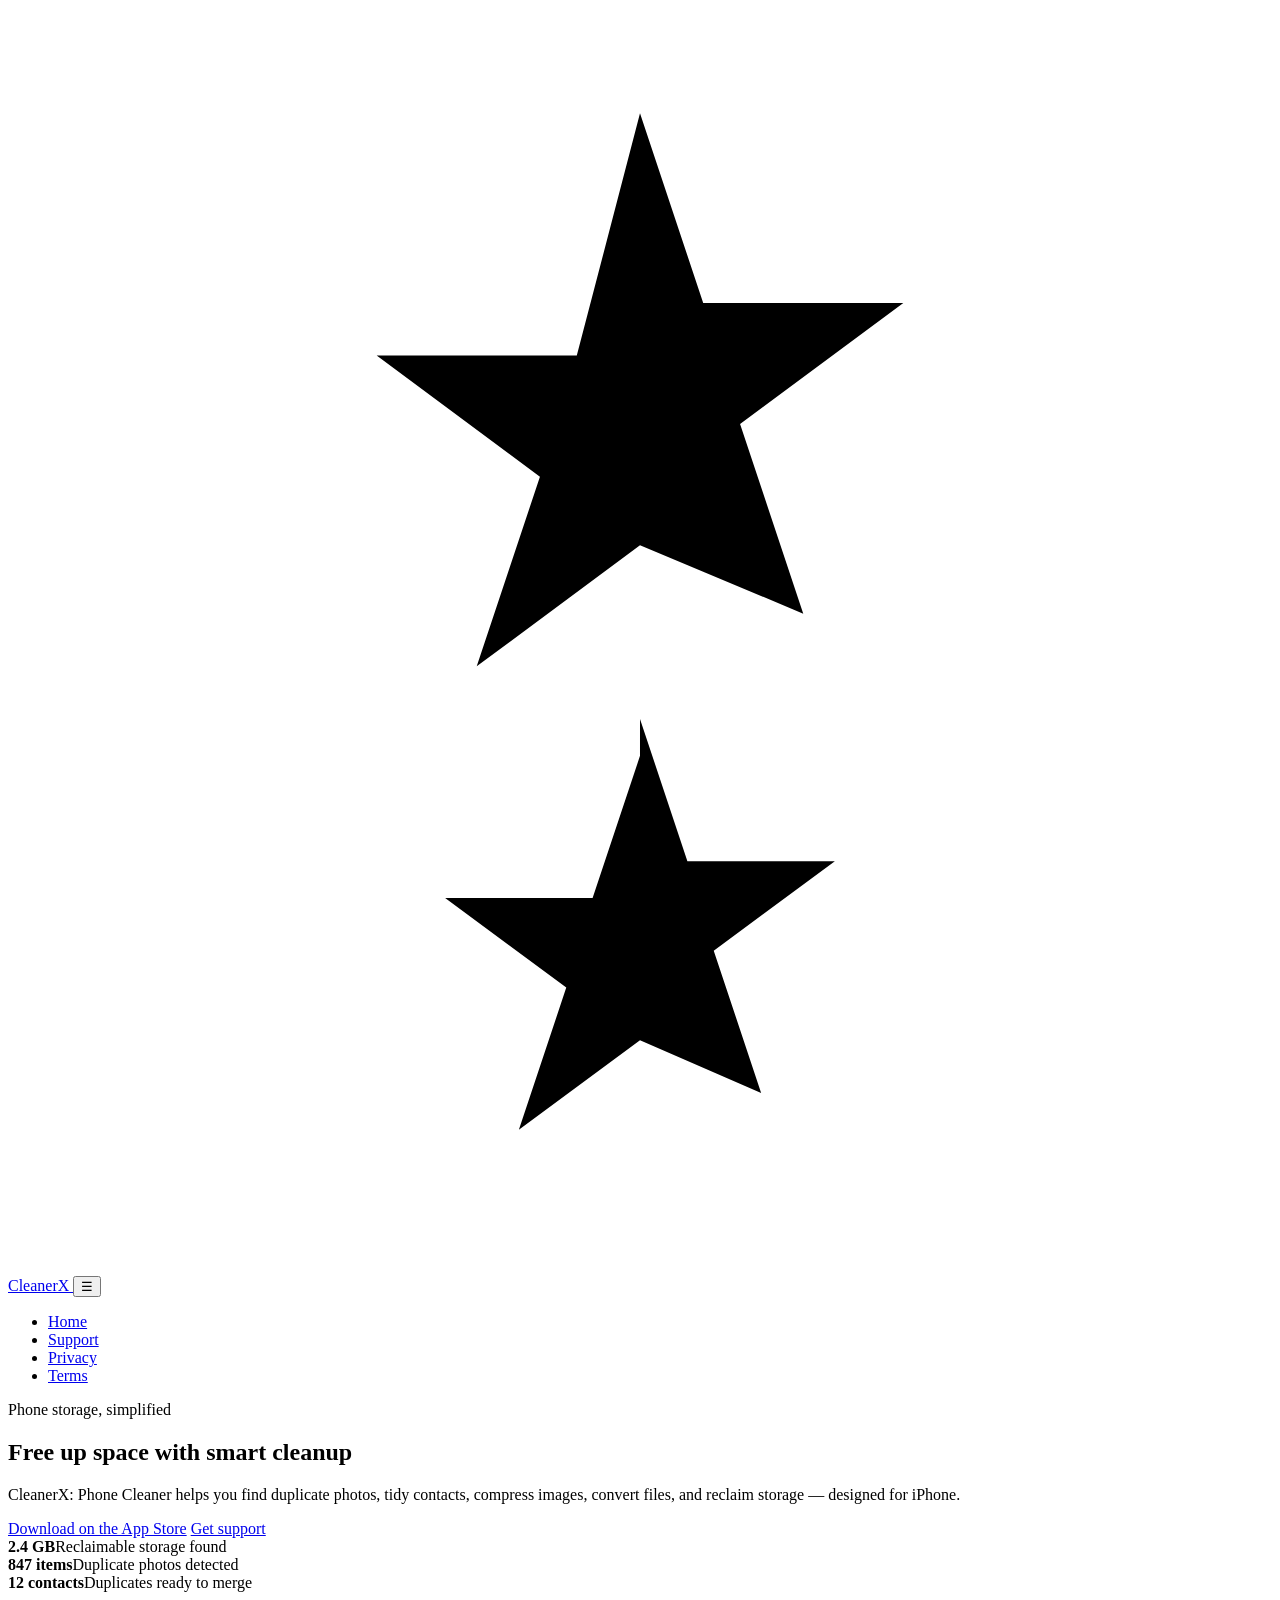
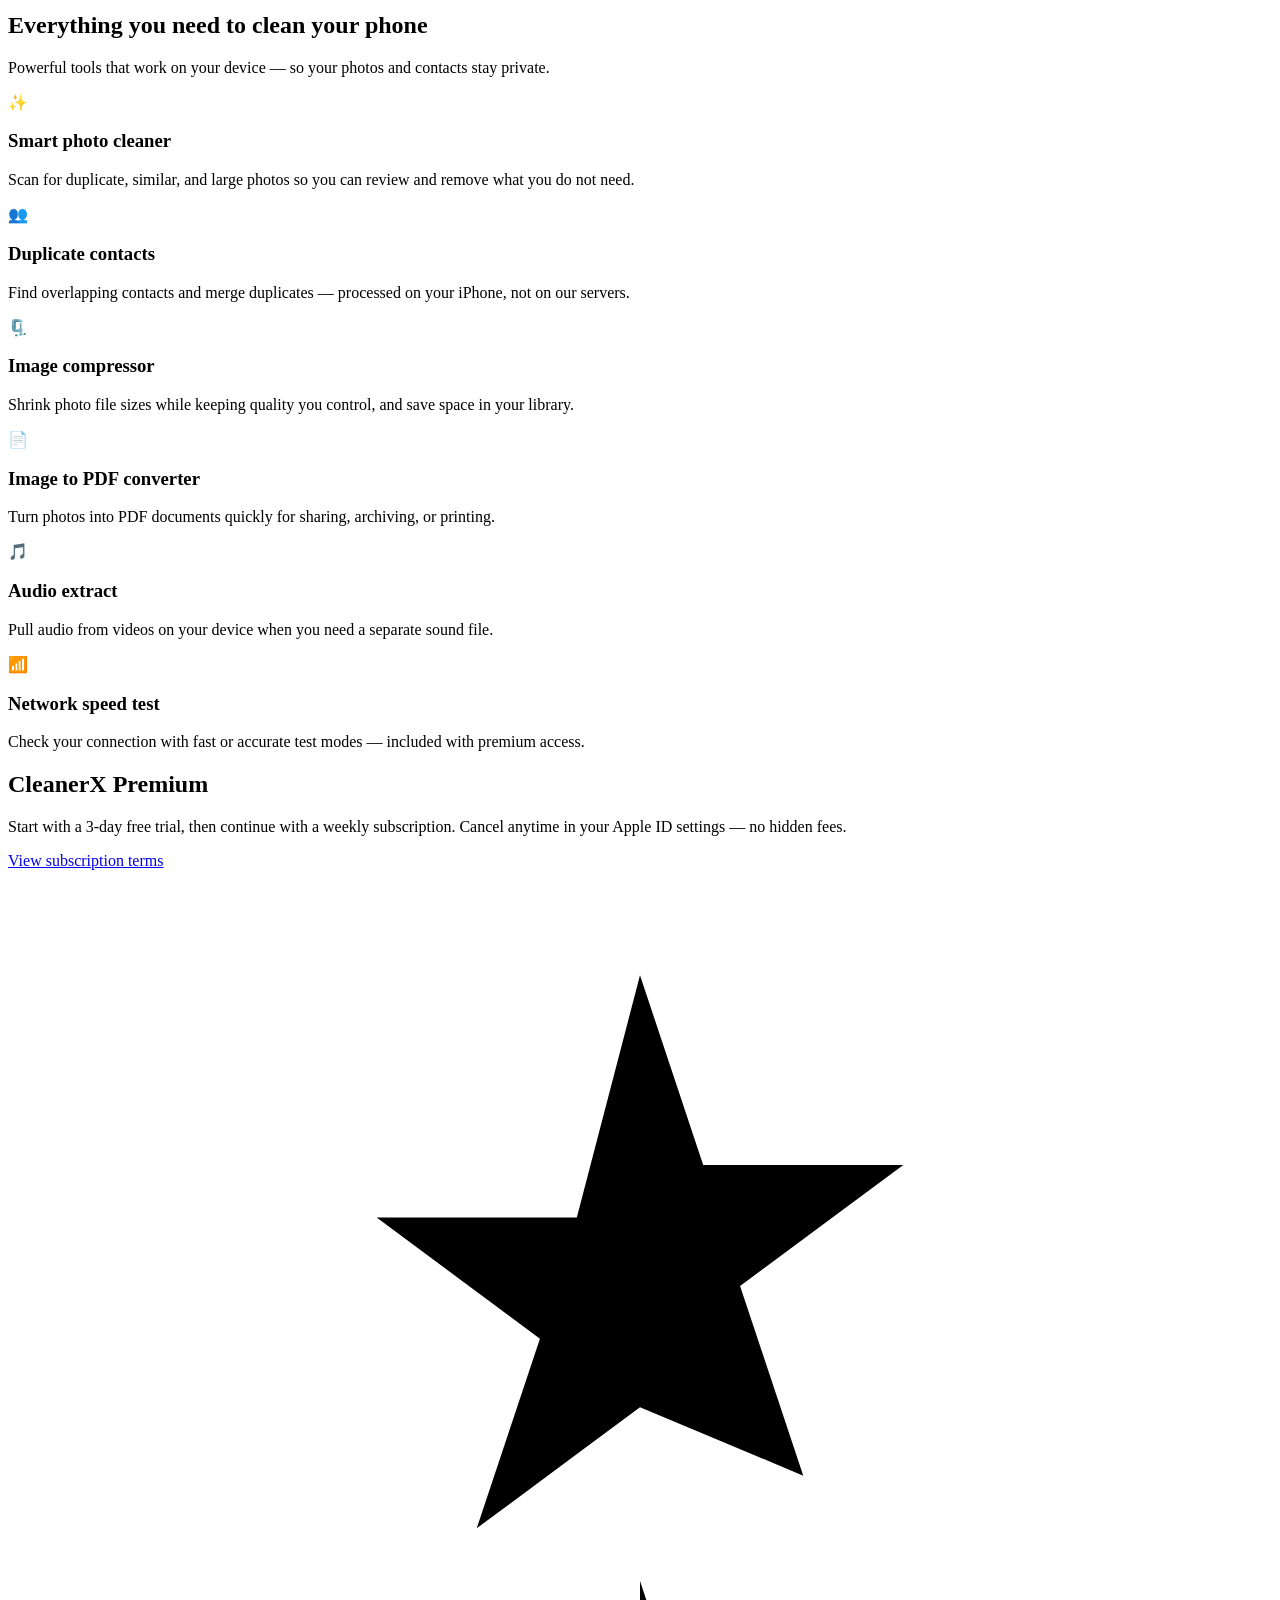
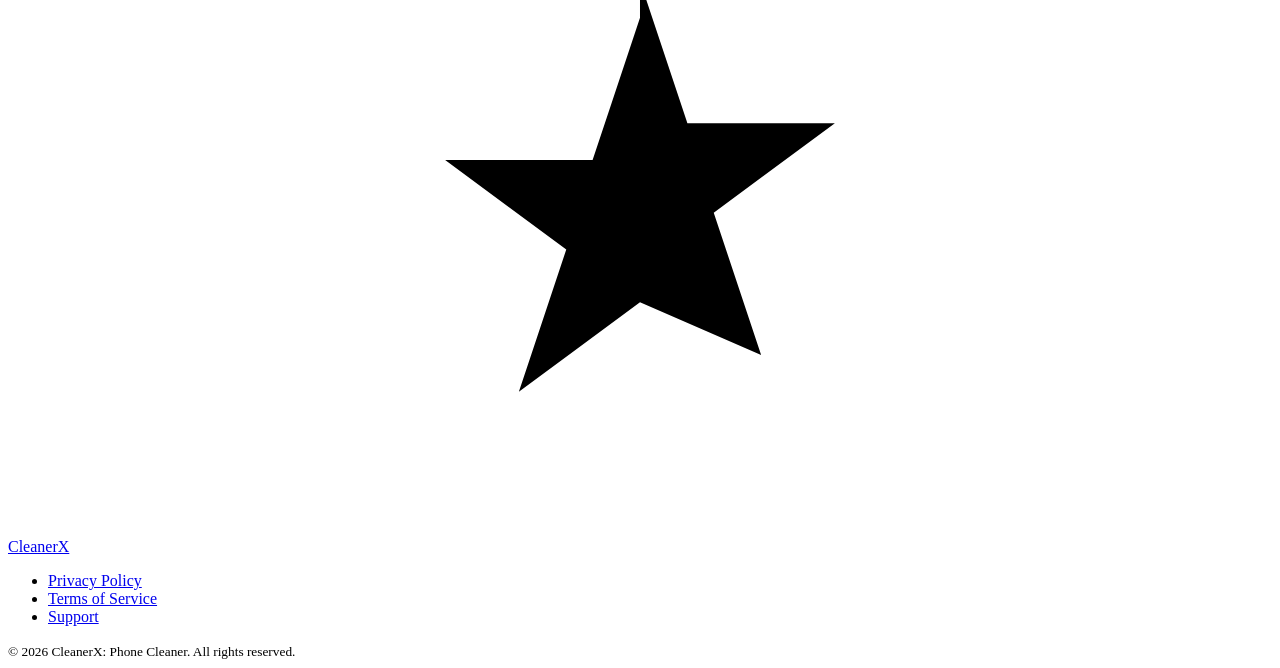
==== index.html @ 08a6f618 "Create index.html" ====
<!DOCTYPE html>
<html lang="en">
<head>
  <meta charset="UTF-8">
  <meta name="viewport" content="width=device-width, initial-scale=1">
  <meta name="description" content="CleanerX: Phone Cleaner — Free up storage, find duplicate photos and contacts, compress images, and more on iPhone.">
  <meta name="theme-color" content="#3e7b5b">
  <title>CleanerX: Phone Cleaner — Storage &amp; Cleanup for iPhone</title>
  <link rel="preconnect" href="https://fonts.googleapis.com">
  <link rel="preconnect" href="https://fonts.gstatic.com" crossorigin>
  <link href="https://fonts.googleapis.com/css2?family=DM+Sans:ital,opsz,wght@0,9..40,400;0,9..40,500;0,9..40,600;0,9..40,700;1,9..40,400&family=Sora:wght@600;700&display=swap" rel="stylesheet">
  <link rel="stylesheet" href="css/site.css">
  <link rel="icon" href="data:image/svg+xml,%3Csvg xmlns='http://www.w3.org/2000/svg' viewBox='0 0 32 32'%3E%3Cdefs%3E%3ClinearGradient id='g' x1='0%25' y1='0%25' x2='100%25' y2='100%25'%3E%3Cstop offset='0%25' stop-color='%2357ab5a'/%3E%3Cstop offset='100%25' stop-color='%233e7b5b'/%3E%3C/linearGradient%3E%3C/defs%3E%3Crect width='32' height='32' rx='8' fill='url(%23g)'/%3E%3Cpath fill='white' d='M16 4l1.2 3.6h3.8l-3.1 2.3 1.2 3.6L16 11.2l-3.1 2.3 1.2-3.6-3.1-2.3h3.8L16 4zm0 12.5l.9 2.7h2.8l-2.3 1.7.9 2.7L16 20.6l-2.3 1.7.9-2.7-2.3-1.7h2.8l.9-2.7z'/%3E%3C/svg%3E">
</head>
<body>
  <header class="site-nav">
    <div class="wrap site-nav__inner">
      <a class="brand" href="index.html">
        <span class="brand__mark" aria-hidden="true">
          <svg viewBox="0 0 24 24" xmlns="http://www.w3.org/2000/svg"><path d="M12 2l1.2 3.6h3.8l-3.1 2.3 1.2 3.6L12 10.2 8.9 12.5l1.2-3.6-3.1-2.3h3.8L12 2zm0 11.5l.9 2.7h2.8l-2.3 1.7.9 2.7L12 19.6l-2.3 1.7.9-2.7-2.3-1.7h2.8l.9-2.7z"/></svg>
        </span>
        CleanerX
      </a>
      <button class="nav-toggle" type="button" aria-label="Open menu" aria-expanded="false" data-nav-toggle>☰</button>
      <ul class="nav-links" data-nav-menu>
        <li><a href="index.html" aria-current="page">Home</a></li>
        <li><a href="support.html">Support</a></li>
        <li><a href="privacy.html">Privacy</a></li>
        <li><a href="terms.html">Terms</a></li>
      </ul>
    </div>
  </header>

  <main>
    <section class="hero">
      <div class="wrap hero__grid">
        <div>
          <p class="hero__eyebrow">Phone storage, simplified</p>
          <h1>Free up space with <span>smart cleanup</span></h1>
          <p class="hero__lead">
            CleanerX: Phone Cleaner helps you find duplicate photos, tidy contacts, compress images, convert files, and reclaim storage — designed for iPhone.
          </p>
          <div class="hero__cta">
            <a class="btn btn--primary" href="https://apps.apple.com/app/id0000000000" rel="noopener">Download on the App Store</a>
            <a class="btn btn--ghost" href="support.html">Get support</a>
          </div>
        </div>
        <div class="phone-mock" aria-hidden="true">
          <div class="phone-mock__frame">
            <div class="phone-mock__screen">
              <div class="mock-ring"></div>
              <div class="mock-stat"><strong>2.4 GB</strong><span>Reclaimable storage found</span></div>
              <div class="mock-stat"><strong>847 items</strong><span>Duplicate photos detected</span></div>
              <div class="mock-stat"><strong>12 contacts</strong><span>Duplicates ready to merge</span></div>
            </div>
          </div>
        </div>
      </div>
    </section>

    <section class="section" id="features">
      <div class="wrap">
        <h2 class="section__title">Everything you need to clean your phone</h2>
        <p class="section__subtitle">Powerful tools that work on your device — so your photos and contacts stay private.</p>
        <div class="features">
          <article class="card">
            <div class="card__icon" aria-hidden="true">✨</div>
            <h3>Smart photo cleaner</h3>
            <p>Scan for duplicate, similar, and large photos so you can review and remove what you do not need.</p>
          </article>
          <article class="card">
            <div class="card__icon" aria-hidden="true">👥</div>
            <h3>Duplicate contacts</h3>
            <p>Find overlapping contacts and merge duplicates — processed on your iPhone, not on our servers.</p>
          </article>
          <article class="card">
            <div class="card__icon" aria-hidden="true">🗜️</div>
            <h3>Image compressor</h3>
            <p>Shrink photo file sizes while keeping quality you control, and save space in your library.</p>
          </article>
          <article class="card">
            <div class="card__icon" aria-hidden="true">📄</div>
            <h3>Image to PDF converter</h3>
            <p>Turn photos into PDF documents quickly for sharing, archiving, or printing.</p>
          </article>
          <article class="card">
            <div class="card__icon" aria-hidden="true">🎵</div>
            <h3>Audio extract</h3>
            <p>Pull audio from videos on your device when you need a separate sound file.</p>
          </article>
          <article class="card">
            <div class="card__icon" aria-hidden="true">📶</div>
            <h3>Network speed test</h3>
            <p>Check your connection with fast or accurate test modes — included with premium access.</p>
          </article>
        </div>
      </div>
    </section>

    <section class="section">
      <div class="wrap">
        <div class="pricing-banner">
          <h2>CleanerX Premium</h2>
          <p>Start with a 3-day free trial, then continue with a weekly subscription. Cancel anytime in your Apple ID settings — no hidden fees.</p>
          <a class="btn btn--primary" href="terms.html#subscriptions">View subscription terms</a>
        </div>
      </div>
    </section>
  </main>

  <footer class="site-footer">
    <div class="wrap site-footer__inner">
      <a class="brand" href="index.html">
        <span class="brand__mark" aria-hidden="true">
          <svg viewBox="0 0 24 24" xmlns="http://www.w3.org/2000/svg"><path d="M12 2l1.2 3.6h3.8l-3.1 2.3 1.2 3.6L12 10.2 8.9 12.5l1.2-3.6-3.1-2.3h3.8L12 2zm0 11.5l.9 2.7h2.8l-2.3 1.7.9 2.7L12 19.6l-2.3 1.7.9-2.7-2.3-1.7h2.8l.9-2.7z"/></svg>
        </span>
        CleanerX
      </a>
      <ul class="footer-links">
        <li><a href="privacy.html">Privacy Policy</a></li>
        <li><a href="terms.html">Terms of Service</a></li>
        <li><a href="support.html">Support</a></li>
      </ul>
      <small>© <span id="year"></span> CleanerX: Phone Cleaner. All rights reserved.</small>
    </div>
  </footer>

  <script>
    document.getElementById('year').textContent = new Date().getFullYear();
    const toggle = document.querySelector('[data-nav-toggle]');
    const menu = document.querySelector('[data-nav-menu]');
    toggle?.addEventListener('click', () => {
      const open = menu.classList.toggle('is-open');
      toggle.setAttribute('aria-expanded', open);
    });
  </script>
</body>
</html>
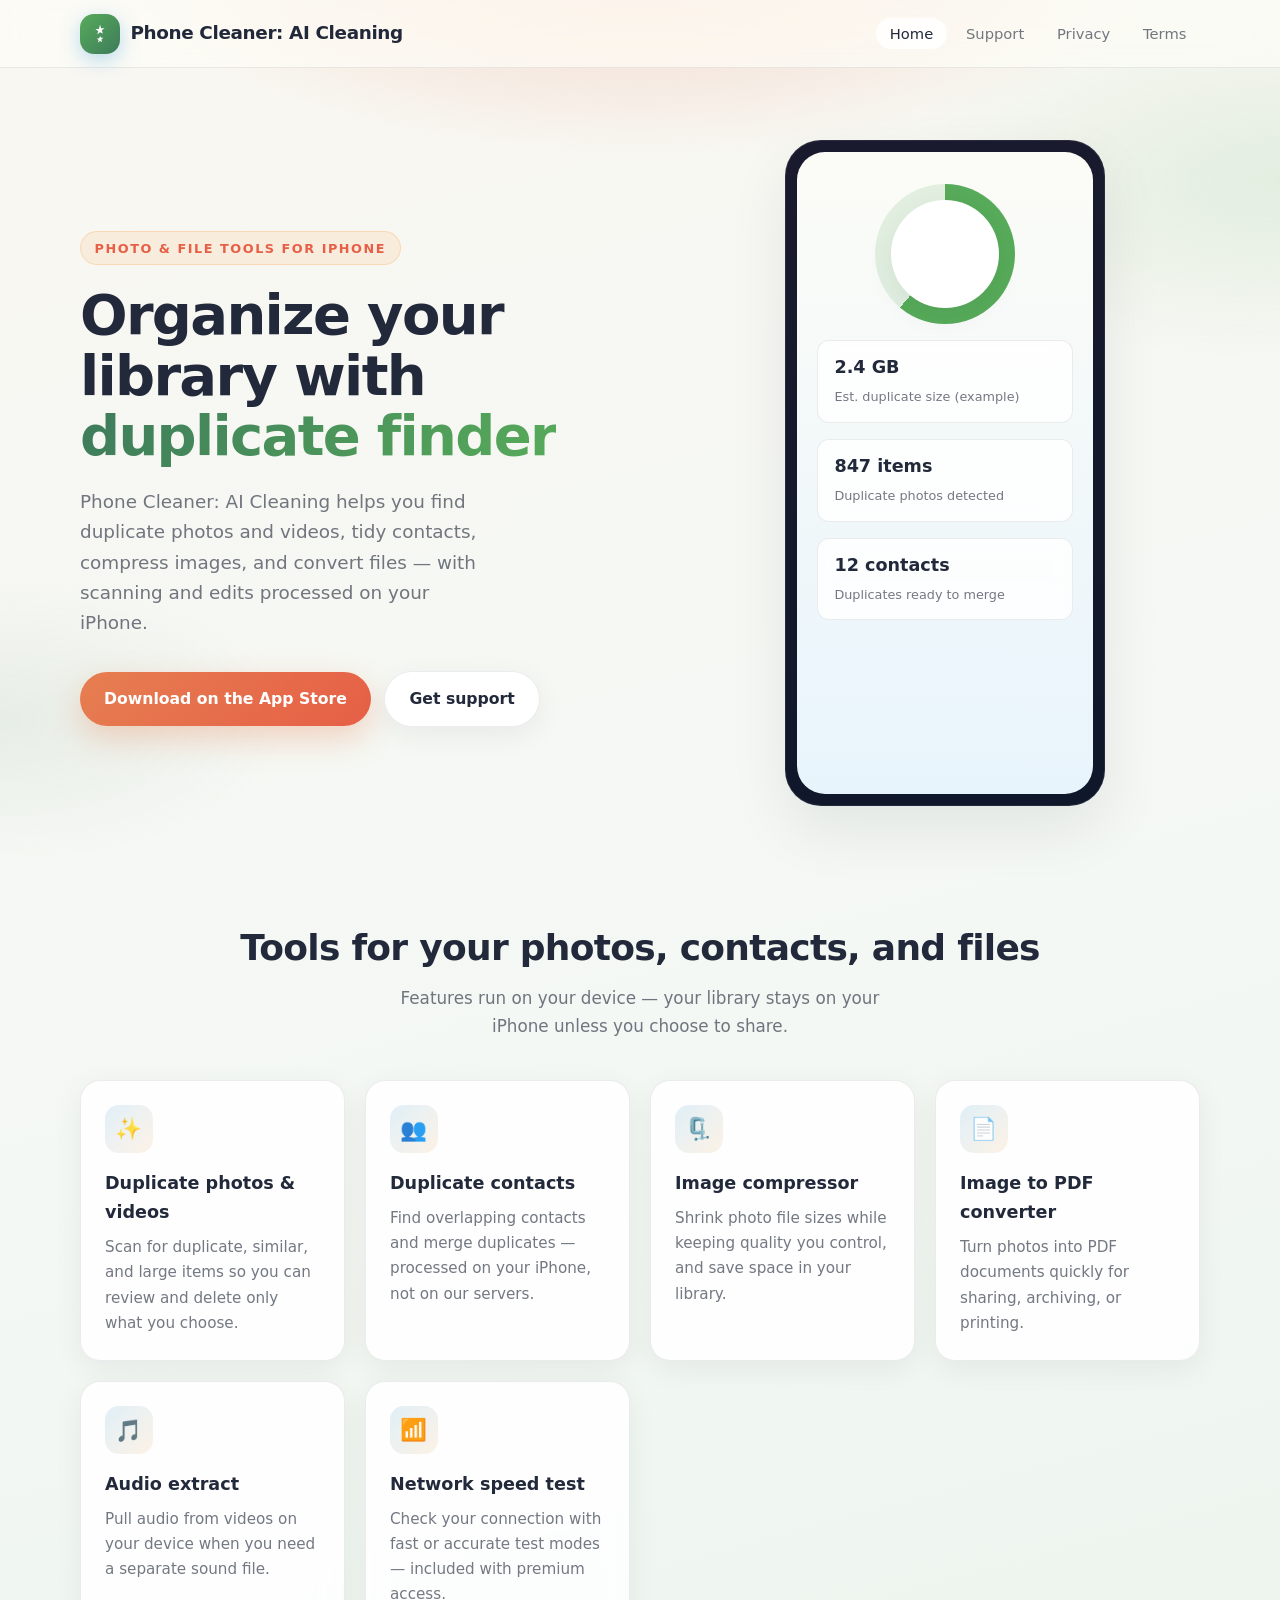
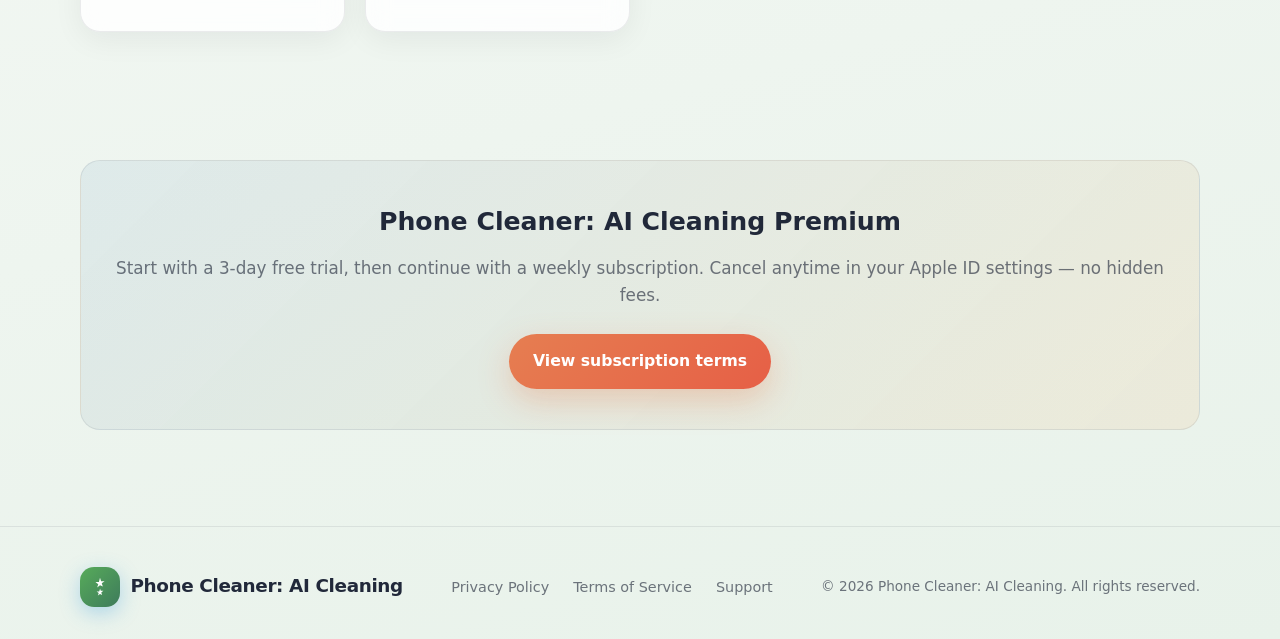
==== commit 910b1993: "Update index.html" ====
--- a/index.html
+++ b/index.html
@@ -3,9 +3,14 @@
 <head>
   <meta charset="UTF-8">
   <meta name="viewport" content="width=device-width, initial-scale=1">
-  <meta name="description" content="CleanerX: Phone Cleaner — Free up storage, find duplicate photos and contacts, compress images, and more on iPhone.">
+  <meta name="description" content="Phone Cleaner: AI Cleaning — Find duplicate photos and contacts, compress images, convert files, and more on iPhone. Processed on your device.">
   <meta name="theme-color" content="#3e7b5b">
-  <title>CleanerX: Phone Cleaner — Storage &amp; Cleanup for iPhone</title>
+  <link rel="canonical" href="https://ammadrazzaq28.github.io/CleanerX/">
+  <meta property="og:type" content="website">
+  <meta property="og:url" content="https://ammadrazzaq28.github.io/CleanerX/">
+  <meta property="og:title" content="Phone Cleaner: AI Cleaning — Photo &amp; File Tools for iPhone">
+  <meta property="og:description" content="Find duplicate photos and contacts, compress images, convert files, and more on iPhone. Processed on your device.">
+  <title>Phone Cleaner: AI Cleaning — Photo &amp; File Tools for iPhone</title>
   <link rel="preconnect" href="https://fonts.googleapis.com">
   <link rel="preconnect" href="https://fonts.gstatic.com" crossorigin>
   <link href="https://fonts.googleapis.com/css2?family=DM+Sans:ital,opsz,wght@0,9..40,400;0,9..40,500;0,9..40,600;0,9..40,700;1,9..40,400&family=Sora:wght@600;700&display=swap" rel="stylesheet">
@@ -19,7 +24,7 @@
         <span class="brand__mark" aria-hidden="true">
           <svg viewBox="0 0 24 24" xmlns="http://www.w3.org/2000/svg"><path d="M12 2l1.2 3.6h3.8l-3.1 2.3 1.2 3.6L12 10.2 8.9 12.5l1.2-3.6-3.1-2.3h3.8L12 2zm0 11.5l.9 2.7h2.8l-2.3 1.7.9 2.7L12 19.6l-2.3 1.7.9-2.7-2.3-1.7h2.8l.9-2.7z"/></svg>
         </span>
-        CleanerX
+        Phone Cleaner: AI Cleaning
       </a>
       <button class="nav-toggle" type="button" aria-label="Open menu" aria-expanded="false" data-nav-toggle>☰</button>
       <ul class="nav-links" data-nav-menu>
@@ -35,10 +40,10 @@
     <section class="hero">
       <div class="wrap hero__grid">
         <div>
-          <p class="hero__eyebrow">Phone storage, simplified</p>
-          <h1>Free up space with <span>smart cleanup</span></h1>
+          <p class="hero__eyebrow">Photo &amp; file tools for iPhone</p>
+          <h1>Organize your library with <span>duplicate finder</span></h1>
           <p class="hero__lead">
-            CleanerX: Phone Cleaner helps you find duplicate photos, tidy contacts, compress images, convert files, and reclaim storage — designed for iPhone.
+            Phone Cleaner: AI Cleaning helps you find duplicate photos and videos, tidy contacts, compress images, and convert files — with scanning and edits processed on your iPhone.
           </p>
           <div class="hero__cta">
             <a class="btn btn--primary" href="https://apps.apple.com/app/id0000000000" rel="noopener">Download on the App Store</a>
@@ -49,7 +54,7 @@
           <div class="phone-mock__frame">
             <div class="phone-mock__screen">
               <div class="mock-ring"></div>
-              <div class="mock-stat"><strong>2.4 GB</strong><span>Reclaimable storage found</span></div>
+              <div class="mock-stat"><strong>2.4 GB</strong><span>Est. duplicate size (example)</span></div>
               <div class="mock-stat"><strong>847 items</strong><span>Duplicate photos detected</span></div>
               <div class="mock-stat"><strong>12 contacts</strong><span>Duplicates ready to merge</span></div>
             </div>
@@ -60,13 +65,13 @@
 
     <section class="section" id="features">
       <div class="wrap">
-        <h2 class="section__title">Everything you need to clean your phone</h2>
-        <p class="section__subtitle">Powerful tools that work on your device — so your photos and contacts stay private.</p>
+        <h2 class="section__title">Tools for your photos, contacts, and files</h2>
+        <p class="section__subtitle">Features run on your device — your library stays on your iPhone unless you choose to share.</p>
         <div class="features">
           <article class="card">
             <div class="card__icon" aria-hidden="true">✨</div>
-            <h3>Smart photo cleaner</h3>
-            <p>Scan for duplicate, similar, and large photos so you can review and remove what you do not need.</p>
+            <h3>Duplicate photos &amp; videos</h3>
+            <p>Scan for duplicate, similar, and large items so you can review and delete only what you choose.</p>
           </article>
           <article class="card">
             <div class="card__icon" aria-hidden="true">👥</div>
@@ -100,7 +105,7 @@
     <section class="section">
       <div class="wrap">
         <div class="pricing-banner">
-          <h2>CleanerX Premium</h2>
+          <h2>Phone Cleaner: AI Cleaning Premium</h2>
           <p>Start with a 3-day free trial, then continue with a weekly subscription. Cancel anytime in your Apple ID settings — no hidden fees.</p>
           <a class="btn btn--primary" href="terms.html#subscriptions">View subscription terms</a>
         </div>
@@ -114,14 +119,14 @@
         <span class="brand__mark" aria-hidden="true">
           <svg viewBox="0 0 24 24" xmlns="http://www.w3.org/2000/svg"><path d="M12 2l1.2 3.6h3.8l-3.1 2.3 1.2 3.6L12 10.2 8.9 12.5l1.2-3.6-3.1-2.3h3.8L12 2zm0 11.5l.9 2.7h2.8l-2.3 1.7.9 2.7L12 19.6l-2.3 1.7.9-2.7-2.3-1.7h2.8l.9-2.7z"/></svg>
         </span>
-        CleanerX
+        Phone Cleaner: AI Cleaning
       </a>
       <ul class="footer-links">
         <li><a href="privacy.html">Privacy Policy</a></li>
         <li><a href="terms.html">Terms of Service</a></li>
         <li><a href="support.html">Support</a></li>
       </ul>
-      <small>© <span id="year"></span> CleanerX: Phone Cleaner. All rights reserved.</small>
+      <small>© <span id="year"></span> Phone Cleaner: AI Cleaning. All rights reserved.</small>
     </div>
   </footer>
 
--- a/css/site.css
+++ b/css/site.css
@@ -0,0 +1,638 @@
+/* CleanerX: Phone Cleaner — GitHub Pages shared styles */
+
+:root {
+  --accent: #e67e51;
+  --accent-deep: #e65f46;
+  --accent-glow: rgba(230, 126, 81, 0.32);
+  --bg-top: #f9f7f2;
+  --bg-bottom: #f4f8f4;
+  --surface: rgba(255, 255, 255, 0.82);
+  --surface-solid: #ffffff;
+  --stroke: rgba(15, 23, 42, 0.08);
+  --text: rgba(15, 23, 42, 0.92);
+  --text-muted: rgba(15, 23, 42, 0.58);
+  --water: #57ab5a;
+  --water-deep: #3e7b5b;
+  --radius: 20px;
+  --radius-sm: 12px;
+  --shadow: 0 24px 60px rgba(15, 23, 42, 0.08);
+  --shadow-soft: 0 8px 30px rgba(15, 23, 42, 0.06);
+  --max: 1120px;
+  --legal-max: 760px;
+  --font-display: "Sora", system-ui, sans-serif;
+  --font-body: "DM Sans", system-ui, sans-serif;
+}
+
+*,
+*::before,
+*::after {
+  box-sizing: border-box;
+}
+
+html {
+  scroll-behavior: smooth;
+}
+
+body {
+  margin: 0;
+  min-height: 100vh;
+  font-family: var(--font-body);
+  font-size: 1.05rem;
+  line-height: 1.65;
+  color: var(--text);
+  background: linear-gradient(165deg, var(--bg-top) 0%, var(--bg-bottom) 45%, #e8f2ea 100%);
+  -webkit-font-smoothing: antialiased;
+}
+
+body::before {
+  content: "";
+  position: fixed;
+  inset: 0;
+  pointer-events: none;
+  background:
+    radial-gradient(ellipse 80% 50% at 50% -10%, var(--accent-glow), transparent 55%),
+    radial-gradient(ellipse 60% 40% at 100% 20%, rgba(87, 171, 90, 0.12), transparent 50%),
+    radial-gradient(ellipse 50% 35% at 0% 80%, rgba(62, 123, 91, 0.08), transparent 45%);
+  z-index: -1;
+}
+
+a {
+  color: var(--water-deep);
+  text-decoration-thickness: 1px;
+  text-underline-offset: 3px;
+}
+
+a:hover {
+  color: var(--accent-deep);
+}
+
+img {
+  max-width: 100%;
+  height: auto;
+}
+
+/* ——— Layout ——— */
+
+.wrap {
+  width: min(var(--max), calc(100% - 2rem));
+  margin-inline: auto;
+}
+
+.wrap--legal {
+  width: min(var(--legal-max), calc(100% - 2rem));
+  margin-inline: auto;
+}
+
+/* ——— Nav ——— */
+
+.site-nav {
+  position: sticky;
+  top: 0;
+  z-index: 100;
+  padding: 0.85rem 0;
+  backdrop-filter: blur(18px) saturate(1.4);
+  -webkit-backdrop-filter: blur(18px) saturate(1.4);
+  background: rgba(252, 252, 247, 0.72);
+  border-bottom: 1px solid var(--stroke);
+}
+
+.site-nav__inner {
+  display: flex;
+  align-items: center;
+  justify-content: space-between;
+  gap: 1rem;
+}
+
+.brand {
+  display: inline-flex;
+  align-items: center;
+  gap: 0.65rem;
+  text-decoration: none;
+  color: var(--text);
+  font-family: var(--font-display);
+  font-weight: 700;
+  font-size: 1.15rem;
+  letter-spacing: -0.02em;
+}
+
+.brand:hover {
+  color: var(--text);
+}
+
+.brand__mark {
+  width: 40px;
+  height: 40px;
+  border-radius: 14px;
+  background: linear-gradient(135deg, var(--water) 0%, var(--water-deep) 100%);
+  display: grid;
+  place-items: center;
+  box-shadow: 0 6px 20px rgba(59, 157, 221, 0.35);
+  flex-shrink: 0;
+}
+
+.brand__mark svg {
+  width: 22px;
+  height: 22px;
+  fill: white;
+}
+
+.nav-links {
+  display: flex;
+  align-items: center;
+  gap: 0.35rem;
+  list-style: none;
+  margin: 0;
+  padding: 0;
+}
+
+.nav-links a {
+  text-decoration: none;
+  color: var(--text-muted);
+  font-size: 0.92rem;
+  font-weight: 500;
+  padding: 0.45rem 0.85rem;
+  border-radius: 999px;
+  transition: background 0.2s, color 0.2s;
+}
+
+.nav-links a:hover,
+.nav-links a[aria-current="page"] {
+  color: var(--text);
+  background: rgba(255, 255, 255, 0.85);
+}
+
+.nav-toggle {
+  display: none;
+  background: var(--surface-solid);
+  border: 1px solid var(--stroke);
+  border-radius: 10px;
+  padding: 0.5rem 0.65rem;
+  cursor: pointer;
+}
+
+/* ——— Hero (marketing) ——— */
+
+.hero {
+  padding: 4.5rem 0 3rem;
+}
+
+.hero__grid {
+  display: grid;
+  grid-template-columns: 1.05fr 0.95fr;
+  gap: 3rem;
+  align-items: center;
+}
+
+.hero__eyebrow {
+  display: inline-flex;
+  align-items: center;
+  gap: 0.5rem;
+  font-size: 0.8rem;
+  font-weight: 600;
+  letter-spacing: 0.12em;
+  text-transform: uppercase;
+  color: var(--accent-deep);
+  background: rgba(250, 158, 66, 0.12);
+  border: 1px solid rgba(250, 158, 66, 0.25);
+  padding: 0.35rem 0.85rem;
+  border-radius: 999px;
+  margin-bottom: 1.25rem;
+}
+
+.hero h1 {
+  font-family: var(--font-display);
+  font-size: clamp(2.4rem, 5vw, 3.5rem);
+  line-height: 1.08;
+  letter-spacing: -0.03em;
+  margin: 0 0 1.25rem;
+}
+
+.hero h1 span {
+  background: linear-gradient(120deg, var(--water-deep), var(--water));
+  -webkit-background-clip: text;
+  background-clip: text;
+  color: transparent;
+}
+
+.hero__lead {
+  font-size: 1.15rem;
+  color: var(--text-muted);
+  max-width: 34ch;
+  margin: 0 0 2rem;
+}
+
+.hero__cta {
+  display: flex;
+  flex-wrap: wrap;
+  gap: 0.85rem;
+  align-items: center;
+}
+
+.btn {
+  display: inline-flex;
+  align-items: center;
+  justify-content: center;
+  gap: 0.5rem;
+  padding: 0.9rem 1.5rem;
+  border-radius: 999px;
+  font-weight: 600;
+  font-size: 0.98rem;
+  text-decoration: none;
+  border: none;
+  cursor: pointer;
+  transition: transform 0.2s, box-shadow 0.2s;
+}
+
+.btn--primary {
+  background: linear-gradient(135deg, var(--accent), var(--accent-deep));
+  color: white;
+  box-shadow: 0 12px 32px var(--accent-glow);
+}
+
+.btn--primary:hover {
+  color: white;
+  transform: translateY(-2px);
+  box-shadow: 0 16px 40px var(--accent-glow);
+}
+
+.btn--ghost {
+  background: var(--surface-solid);
+  color: var(--text);
+  border: 1px solid var(--stroke);
+  box-shadow: var(--shadow-soft);
+}
+
+.btn--ghost:hover {
+  color: var(--text);
+  transform: translateY(-1px);
+}
+
+.phone-mock {
+  position: relative;
+  justify-self: center;
+  width: min(320px, 100%);
+}
+
+.phone-mock__frame {
+  border-radius: 36px;
+  padding: 12px;
+  background: linear-gradient(160deg, #1a1a2e 0%, #0f172a 100%);
+  box-shadow: var(--shadow), 0 0 0 1px rgba(255, 255, 255, 0.08) inset;
+}
+
+.phone-mock__screen {
+  border-radius: 28px;
+  overflow: hidden;
+  aspect-ratio: 9 / 19.5;
+  background: linear-gradient(180deg, #fcfcf7 0%, #e8f4fc 100%);
+  padding: 1.5rem 1.25rem;
+  display: flex;
+  flex-direction: column;
+  gap: 1rem;
+}
+
+.mock-ring {
+  width: 140px;
+  height: 140px;
+  margin: 0.5rem auto 0;
+  border-radius: 50%;
+  background: conic-gradient(var(--water) 0deg 220deg, rgba(87, 171, 90, 0.15) 220deg);
+  display: grid;
+  place-items: center;
+  position: relative;
+}
+
+.mock-ring::after {
+  content: "";
+  width: 108px;
+  height: 108px;
+  border-radius: 50%;
+  background: var(--surface-solid);
+  box-shadow: var(--shadow-soft);
+}
+
+.mock-stat {
+  background: var(--surface);
+  border: 1px solid var(--stroke);
+  border-radius: var(--radius-sm);
+  padding: 0.75rem 1rem;
+  backdrop-filter: blur(8px);
+}
+
+.mock-stat strong {
+  display: block;
+  font-family: var(--font-display);
+  font-size: 1.1rem;
+}
+
+.mock-stat span {
+  font-size: 0.8rem;
+  color: var(--text-muted);
+}
+
+/* ——— Sections ——— */
+
+.section {
+  padding: 4rem 0;
+}
+
+.section__title {
+  font-family: var(--font-display);
+  font-size: clamp(1.75rem, 3vw, 2.25rem);
+  letter-spacing: -0.02em;
+  text-align: center;
+  margin: 0 0 0.5rem;
+}
+
+.section__subtitle {
+  text-align: center;
+  color: var(--text-muted);
+  max-width: 48ch;
+  margin: 0 auto 2.5rem;
+}
+
+.features {
+  display: grid;
+  grid-template-columns: repeat(auto-fit, minmax(240px, 1fr));
+  gap: 1.25rem;
+}
+
+.card {
+  background: var(--surface);
+  border: 1px solid var(--stroke);
+  border-radius: var(--radius);
+  padding: 1.5rem;
+  backdrop-filter: blur(12px);
+  box-shadow: var(--shadow-soft);
+  transition: transform 0.25s, box-shadow 0.25s;
+}
+
+.card:hover {
+  transform: translateY(-4px);
+  box-shadow: var(--shadow);
+}
+
+.card__icon {
+  width: 48px;
+  height: 48px;
+  border-radius: 14px;
+  display: grid;
+  place-items: center;
+  font-size: 1.35rem;
+  margin-bottom: 1rem;
+  background: linear-gradient(135deg, rgba(59, 157, 221, 0.15), rgba(250, 158, 66, 0.12));
+}
+
+.card h3 {
+  font-family: var(--font-display);
+  font-size: 1.1rem;
+  margin: 0 0 0.5rem;
+}
+
+.card p {
+  margin: 0;
+  font-size: 0.95rem;
+  color: var(--text-muted);
+}
+
+.pricing-banner {
+  text-align: center;
+  padding: 2.5rem 2rem;
+  border-radius: var(--radius);
+  background: linear-gradient(135deg, rgba(30, 111, 168, 0.08), rgba(250, 158, 66, 0.1));
+  border: 1px solid var(--stroke);
+}
+
+.pricing-banner h2 {
+  font-family: var(--font-display);
+  margin: 0 0 0.75rem;
+}
+
+.pricing-banner p {
+  color: var(--text-muted);
+  margin: 0 0 1.5rem;
+}
+
+/* ——— Legal pages ——— */
+
+.page-header {
+  padding: 3rem 0 1.5rem;
+  text-align: center;
+}
+
+.page-header h1 {
+  font-family: var(--font-display);
+  font-size: clamp(2rem, 4vw, 2.75rem);
+  letter-spacing: -0.02em;
+  margin: 0 0 0.5rem;
+}
+
+.page-header .meta {
+  color: var(--text-muted);
+  font-size: 0.92rem;
+}
+
+.legal-card {
+  background: var(--surface-solid);
+  border: 1px solid var(--stroke);
+  border-radius: var(--radius);
+  padding: 2.5rem 2.25rem;
+  box-shadow: var(--shadow-soft);
+  margin-bottom: 3rem;
+}
+
+.legal-card h2 {
+  font-family: var(--font-display);
+  font-size: 1.25rem;
+  margin: 2rem 0 0.75rem;
+  letter-spacing: -0.01em;
+}
+
+.legal-card h2:first-child {
+  margin-top: 0;
+}
+
+.legal-card h3 {
+  font-size: 1.05rem;
+  margin: 1.5rem 0 0.5rem;
+}
+
+.legal-card p,
+.legal-card li {
+  color: var(--text);
+  font-size: 0.98rem;
+}
+
+.legal-card ul,
+.legal-card ol {
+  padding-left: 1.35rem;
+}
+
+.legal-card li {
+  margin-bottom: 0.4rem;
+}
+
+.toc {
+  background: rgba(59, 157, 221, 0.06);
+  border: 1px solid rgba(59, 157, 221, 0.15);
+  border-radius: var(--radius-sm);
+  padding: 1.25rem 1.5rem;
+  margin-bottom: 2rem;
+}
+
+.toc strong {
+  display: block;
+  font-family: var(--font-display);
+  margin-bottom: 0.65rem;
+}
+
+.toc ol {
+  margin: 0;
+  padding-left: 1.25rem;
+}
+
+.toc a {
+  text-decoration: none;
+  font-size: 0.92rem;
+}
+
+.toc a:hover {
+  text-decoration: underline;
+}
+
+/* ——— Support ——— */
+
+.support-grid {
+  display: grid;
+  grid-template-columns: repeat(auto-fit, minmax(280px, 1fr));
+  gap: 1.25rem;
+  margin-bottom: 2rem;
+}
+
+.faq details {
+  background: var(--surface-solid);
+  border: 1px solid var(--stroke);
+  border-radius: var(--radius-sm);
+  padding: 1rem 1.25rem;
+  margin-bottom: 0.75rem;
+}
+
+.faq summary {
+  font-weight: 600;
+  cursor: pointer;
+  list-style: none;
+}
+
+.faq summary::-webkit-details-marker {
+  display: none;
+}
+
+.faq details[open] summary {
+  margin-bottom: 0.75rem;
+  color: var(--water-deep);
+}
+
+.faq p {
+  margin: 0;
+  color: var(--text-muted);
+  font-size: 0.95rem;
+}
+
+.contact-box {
+  text-align: center;
+  padding: 2rem;
+  border-radius: var(--radius);
+  background: var(--surface);
+  border: 1px solid var(--stroke);
+}
+
+/* ——— Footer ——— */
+
+.site-footer {
+  padding: 2.5rem 0 2rem;
+  border-top: 1px solid var(--stroke);
+  margin-top: 2rem;
+}
+
+.site-footer__inner {
+  display: flex;
+  flex-wrap: wrap;
+  justify-content: space-between;
+  align-items: center;
+  gap: 1.5rem;
+}
+
+.footer-links {
+  display: flex;
+  flex-wrap: wrap;
+  gap: 1rem 1.5rem;
+  list-style: none;
+  margin: 0;
+  padding: 0;
+}
+
+.footer-links a {
+  text-decoration: none;
+  font-size: 0.9rem;
+  color: var(--text-muted);
+}
+
+.footer-links a:hover {
+  color: var(--text);
+}
+
+.site-footer small {
+  color: var(--text-muted);
+  font-size: 0.85rem;
+}
+
+/* ——— Responsive ——— */
+
+@media (max-width: 900px) {
+  .hero__grid {
+    grid-template-columns: 1fr;
+    text-align: center;
+  }
+
+  .hero__lead {
+    margin-inline: auto;
+  }
+
+  .hero__cta {
+    justify-content: center;
+  }
+
+  .phone-mock {
+    order: -1;
+  }
+}
+
+@media (max-width: 720px) {
+  .nav-toggle {
+    display: block;
+  }
+
+  .nav-links {
+    display: none;
+    position: absolute;
+    top: 100%;
+    left: 0;
+    right: 0;
+    flex-direction: column;
+    padding: 1rem;
+    background: rgba(252, 252, 247, 0.96);
+    border-bottom: 1px solid var(--stroke);
+  }
+
+  .nav-links.is-open {
+    display: flex;
+  }
+
+  .site-nav__inner {
+    position: relative;
+  }
+
+  .legal-card {
+    padding: 1.75rem 1.25rem;
+  }
+}
